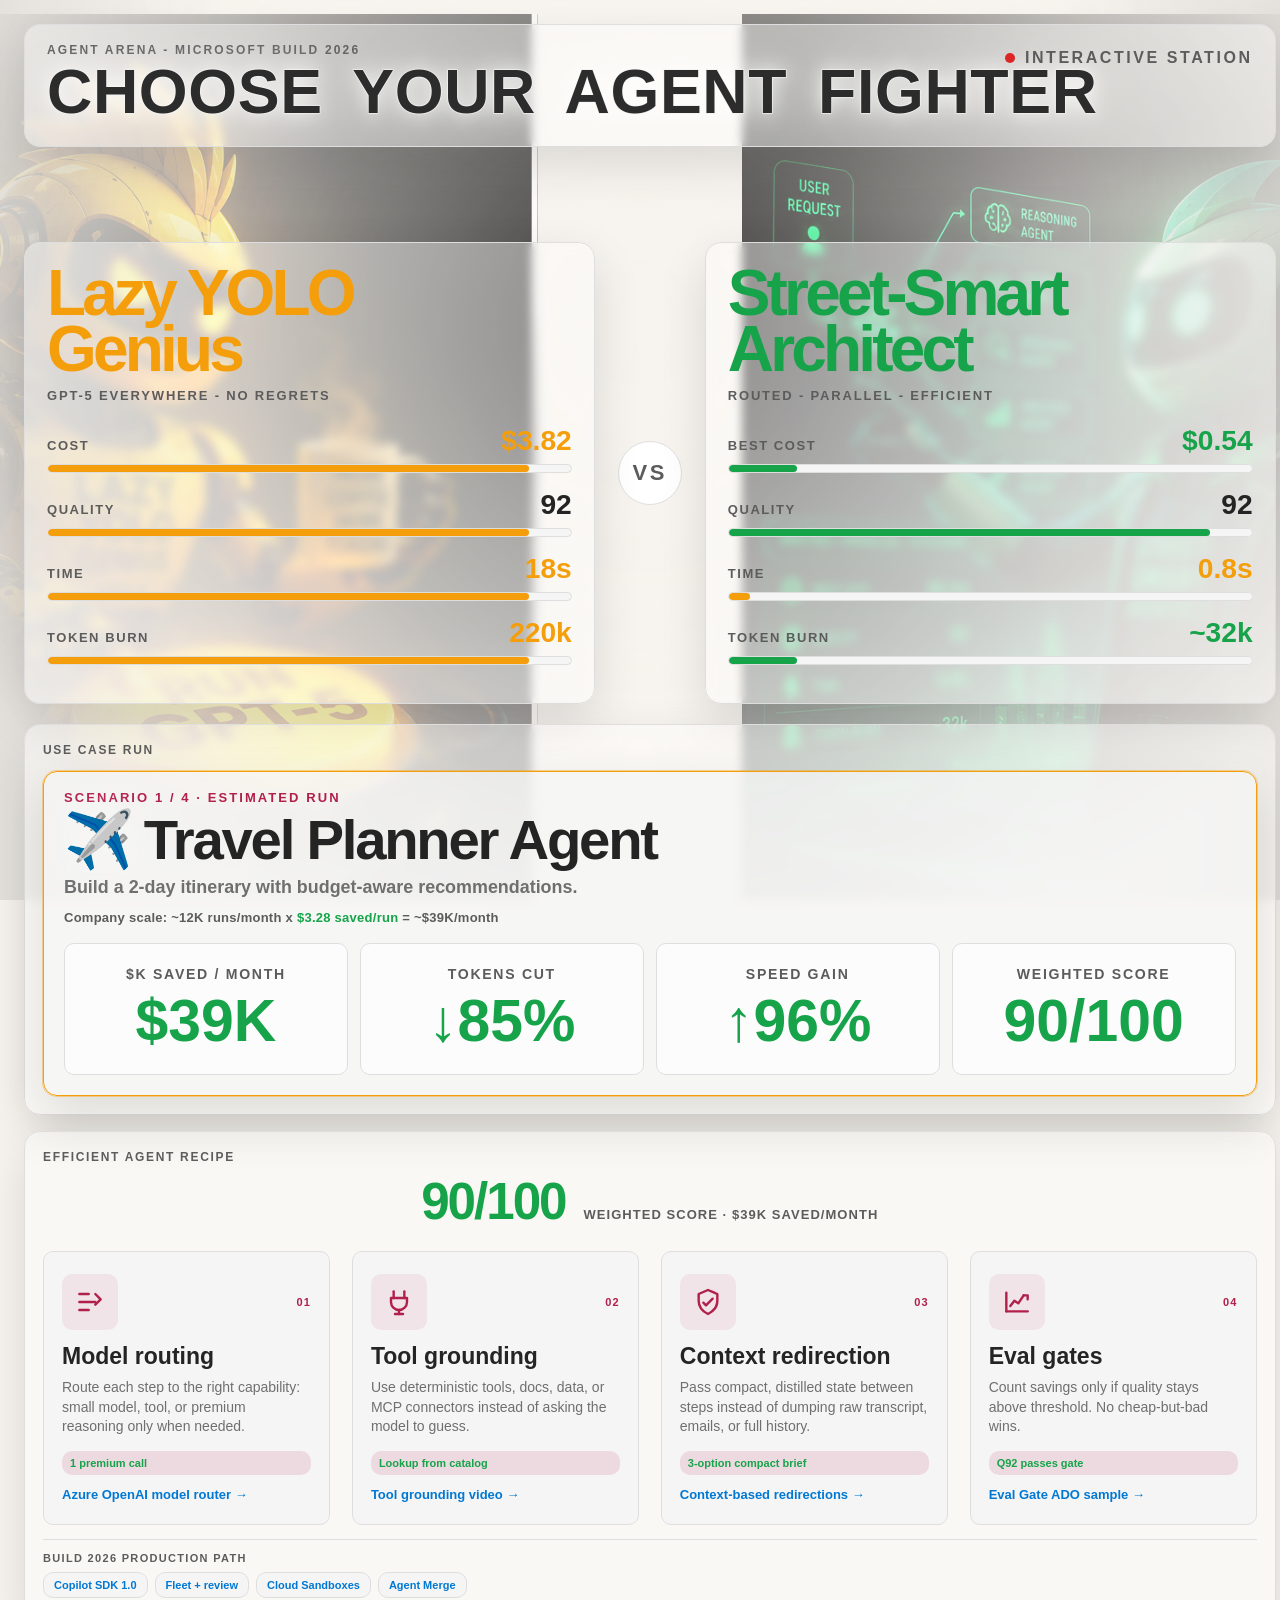
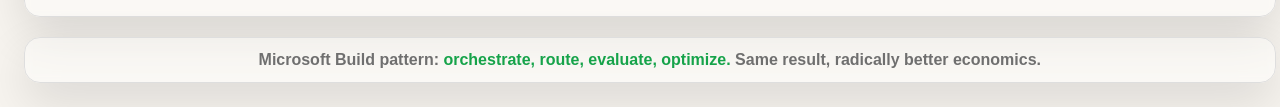
==== app/agent-arena/index.html @ 6c1f23b2 "Publish Agent Arena booth pages Co-authored-by: Copilot <223556219+Copilot@users.noreply.github.com>" ====
<!DOCTYPE html>
<html lang="en">
<head>
<meta charset="UTF-8">
<meta name="viewport" content="width=device-width, initial-scale=1.0">
<title>Agent Arena - Big Screen</title>
<script>
  (() => {
    const param = new URLSearchParams(window.location.search).get("clawpilotTheme");
    const theme =
      param || (window.matchMedia("(prefers-color-scheme: dark)").matches ? "dark" : "light");
    document.documentElement.setAttribute("data-theme", theme);
  })();
</script>
<style>
:root {
  color-scheme: light;
  --cp-bg: #f7f4ef;
  --cp-bg-elevated: #fcfbf8;
  --cp-surface: #ffffff;
  --cp-surface-soft: #f5f5f5;
  --cp-border: #dedede;
  --cp-border-strong: #919191;
  --cp-text: #242424;
  --cp-text-muted: #5c5c5c;
  --cp-text-soft: #6f6f6f;
  --cp-accent: #b11f4b;
  --cp-accent-hover: #9a1a41;
  --cp-accent-soft: rgba(177, 31, 75, 0.08);
  --cp-accent-fg: #ffffff;
  --cp-success: #16a34a;
  --cp-danger: #dc2626;
  --cp-warning: #f59e0b;
  --cp-link: #0078d4;
  --cp-shadow: 0 18px 48px rgba(0, 0, 0, 0.12);
  --cp-overlay: rgba(255, 255, 255, 0.8);
  --cp-panel: rgba(255, 255, 255, 0.86);
  --cp-panel-strong: rgba(255, 255, 255, 0.96);
  --cp-sheen: rgba(255, 255, 255, 0.55);
  --cp-highlight: rgba(177, 31, 75, 0.12);
}
html[data-theme="dark"] {
  color-scheme: dark;
  --cp-bg: #3d3b3a;
  --cp-bg-elevated: #343231;
  --cp-surface: #292929;
  --cp-surface-soft: #2e2e2e;
  --cp-border: #474747;
  --cp-border-strong: #5f5f5f;
  --cp-text: #dedede;
  --cp-text-muted: #919191;
  --cp-text-soft: #b0b0b0;
  --cp-accent: #fd8ea1;
  --cp-accent-hover: #fb7b91;
  --cp-accent-soft: rgba(253, 142, 161, 0.14);
  --cp-accent-fg: #1a1a1a;
  --cp-success: #4ade80;
  --cp-danger: #f87171;
  --cp-warning: #fbbf24;
  --cp-link: #4da6ff;
  --cp-shadow: 0 18px 48px rgba(0, 0, 0, 0.32);
  --cp-overlay: rgba(41, 41, 41, 0.88);
  --cp-panel: rgba(41, 41, 41, 0.72);
  --cp-panel-strong: rgba(41, 41, 41, 0.96);
  --cp-sheen: rgba(255, 255, 255, 0.04);
  --cp-highlight: rgba(253, 142, 161, 0.12);
}

*, *::before, *::after { box-sizing: border-box; }
body {
  margin: 0;
  min-height: 100vh;
  background: var(--cp-bg);
  color: var(--cp-text);
  font-family: "Segoe UI", Aptos, Calibri, -apple-system, BlinkMacSystemFont, sans-serif;
  overflow-x: hidden;
}
button, input { font: inherit; }
.arena-art {
  position: fixed;
  inset: 0;
  z-index: 0;
  pointer-events: none;
  overflow: hidden;
}
.arena-art::after {
  content: "";
  position: absolute;
  inset: 0;
  background:
    linear-gradient(90deg, rgba(0, 0, 0, 0.08), transparent 18%, transparent 82%, rgba(0, 0, 0, 0.08)),
    radial-gradient(circle at 50% 36%, transparent 0, var(--cp-bg) 86%);
}
.arena-art img {
  position: absolute;
  bottom: -4vh;
  width: min(54vw, 880px);
  max-width: none;
  opacity: .78;
  filter: saturate(1.28) contrast(1.18);
}
.arena-art-left {
  left: max(-12vw, -220px);
}
.arena-art-right {
  right: max(-12vw, -220px);
}
.shell {
  position: relative;
  z-index: 1;
  min-height: 100vh;
  padding: 24px;
  display: grid;
  grid-template-rows: auto auto 1fr auto;
  gap: 20px;
  max-width: 1480px;
  margin: 0 auto;
}
.header, .banner, .panel, .fighter, .footer, .facilitator {
  background: color-mix(in srgb, var(--cp-panel) 46%, transparent);
  border: 1px solid var(--cp-border);
  border-radius: 16px;
  box-shadow: var(--cp-shadow);
  -webkit-backdrop-filter: blur(5px) saturate(1.18);
  backdrop-filter: blur(5px) saturate(1.18);
}
.header {
  display: flex;
  align-items: center;
  justify-content: space-between;
  padding: 18px 22px;
}
.eyebrow {
  color: var(--cp-text-muted);
  font-size: 12px;
  font-weight: 700;
  letter-spacing: .18em;
  text-transform: uppercase;
}
h1 {
  margin: 6px 0 0;
  font-size: clamp(34px, 4vw, 64px);
  line-height: .95;
  letter-spacing: -.04em;
}
.station-heading {
  max-width: 1180px;
  color: var(--cp-text-muted);
  font-size: clamp(48px, 5.7vw, 96px);
  line-height: .91;
  letter-spacing: -.055em;
}
.station-heading-line {
  display: block;
}
.station-heading-line + .station-heading-line {
  padding-left: clamp(150px, 17vw, 310px);
}
.station-heading-lower {
  display: inline-block;
  margin-left: clamp(28px, 3.2vw, 58px);
}
.fighter-heading {
  width: min(100%, 1120px);
  max-width: 1120px;
  color: color-mix(in srgb, var(--cp-text) 86%, var(--cp-text-muted));
  font-size: clamp(38px, 4.9vw, 78px);
  -webkit-text-stroke: 1.35px color-mix(in srgb, var(--cp-bg) 88%, var(--cp-text));
  paint-order: stroke fill;
  white-space: nowrap;
  word-spacing: clamp(8px, 1vw, 18px);
  letter-spacing: .01em;
  text-align: center;
  text-shadow:
    0 0 2px rgba(255, 255, 255, 1),
    0 0 18px rgba(255, 255, 255, 0.9),
    0 0 42px rgba(255, 255, 255, 0.7),
    0 0 84px rgba(255, 255, 255, 0.46);
  animation: fighter-title-glow 2.2s ease-in-out infinite;
}
@keyframes fighter-title-glow {
  0%, 100% {
    filter: brightness(1);
    text-shadow:
      0 0 2px rgba(255, 255, 255, 0.95),
      0 0 14px rgba(255, 255, 255, 0.74),
      0 0 34px rgba(255, 255, 255, 0.52),
      0 0 66px rgba(255, 255, 255, 0.34);
  }
  50% {
    filter: brightness(1.15);
    text-shadow:
      0 0 3px rgba(255, 255, 255, 1),
      0 0 24px rgba(255, 255, 255, 1),
      0 0 56px rgba(255, 255, 255, 0.84),
      0 0 110px rgba(255, 255, 255, 0.58);
  }
}
.header > div:first-child {
  min-width: 0;
  flex: 1;
}
.yolo { color: var(--cp-warning); }
.arch { color: var(--cp-success); }
.live {
  display: flex;
  align-items: center;
  align-self: flex-start;
  gap: 10px;
  margin-top: 6px;
  color: var(--cp-text-muted);
  font-weight: 800;
  letter-spacing: .16em;
  text-transform: uppercase;
}
.dot {
  width: 10px;
  height: 10px;
  border-radius: 50%;
  background: var(--cp-danger);
  animation: pulse 1.4s ease-in-out infinite;
}
@keyframes pulse { 0%, 100% { opacity: 1; } 50% { opacity: .25; } }
.mode {
  margin-top: 8px;
  color: var(--cp-text-soft);
  font-size: 13px;
}
.mode strong { color: var(--cp-accent); }
.banner {
  padding: 16px 22px;
  display: flex;
  justify-content: space-between;
  align-items: center;
  gap: 16px;
  border-color: var(--cp-success);
  background: var(--cp-highlight);
  transition: opacity .4s ease, transform .4s ease;
}
.banner.hidden { opacity: 0; transform: translateY(-8px); pointer-events: none; }
.banner-title {
  color: var(--cp-success);
  font-size: 18px;
  font-weight: 900;
  letter-spacing: .06em;
  text-transform: uppercase;
}
.banner-detail { color: var(--cp-text-soft); font-weight: 700; }
.fighters {
  display: grid;
  grid-template-columns: minmax(0, 1fr) 78px minmax(0, 1fr);
  gap: 16px;
  align-items: stretch;
}
.fighter {
  position: relative;
  overflow: hidden;
  padding: 22px;
}
.fighter > * {
  position: relative;
  z-index: 1;
}
.fighter-name {
  margin: 0;
  font-size: clamp(42px, 5vw, 82px);
  line-height: .88;
  letter-spacing: -.06em;
  font-weight: 900;
}
.fighter-tag {
  margin: 10px 0 22px;
  color: var(--cp-text-muted);
  font-size: 13px;
  font-weight: 800;
  letter-spacing: .14em;
  text-transform: uppercase;
}
.stat { margin-bottom: 16px; }
.stat-row {
  display: flex;
  justify-content: space-between;
  align-items: baseline;
  gap: 12px;
  margin-bottom: 7px;
}
.stat-label {
  color: var(--cp-text-muted);
  font-size: 13px;
  font-weight: 800;
  letter-spacing: .12em;
  text-transform: uppercase;
}
.stat-val { font-size: clamp(22px, 2.2vw, 36px); font-weight: 900; }
.bar {
  height: 9px;
  overflow: hidden;
  border-radius: 0.625rem;
  background: var(--cp-surface-soft);
  border: 1px solid var(--cp-border);
}
.bar-fill {
  height: 100%;
  width: 0;
  border-radius: 0.625rem;
  transition: width 1.1s cubic-bezier(.2, .8, .2, 1);
}
.fill-yolo { background: var(--cp-warning); }
.fill-arch { background: var(--cp-success); }
.fill-speed { background: var(--cp-warning); }
.speed-val { color: var(--cp-warning); }
.models { display: flex; flex-wrap: wrap; gap: 7px; margin-top: 10px; }
.stack-card {
  margin-top: 14px;
  padding: 10px;
  border-radius: 0.625rem;
  border: 1px solid var(--cp-border);
  background: var(--cp-surface-soft);
}
.stack-label {
  color: var(--cp-text-muted);
  font-size: 11px;
  font-weight: 900;
  letter-spacing: .12em;
  text-transform: uppercase;
}
.stack-pills {
  display: flex;
  flex-wrap: wrap;
  gap: 6px;
  margin-top: 8px;
}
.chip {
  display: inline-flex;
  align-items: center;
  gap: 6px;
  min-height: 26px;
  padding: 3px 10px;
  border-radius: 0.625rem;
  border: 1px solid var(--cp-border);
  background: var(--cp-surface-soft);
  color: var(--cp-text);
  font-size: 12px;
  font-weight: 800;
}
.chip.yolo-chip { color: var(--cp-warning); }
.chip.arch-chip { color: var(--cp-success); }
.vs {
  display: grid;
  place-items: center;
  color: var(--cp-text-muted);
  font-size: 22px;
  font-weight: 900;
  letter-spacing: .12em;
}
.vs-inner {
  display: grid;
  place-items: center;
  width: 64px;
  height: 64px;
  border-radius: 50%;
  background: var(--cp-surface);
  border: 1px solid var(--cp-border);
}
.bottom {
  display: grid;
  grid-template-columns: 1fr;
  gap: 16px;
}
.panel { padding: 18px; }
.panel-title {
  margin-bottom: 14px;
  color: var(--cp-text-muted);
  font-size: 12px;
  font-weight: 900;
  letter-spacing: .14em;
  text-transform: uppercase;
}
.lb-row {
  display: grid;
  grid-template-columns: 34px minmax(0, 1fr) 76px;
  gap: 10px;
  align-items: center;
  padding: 8px 0;
  border-bottom: 1px solid var(--cp-border);
}
.lb-row:last-child { border-bottom: 0; }
.lb-rank {
  display: grid;
  place-items: center;
  width: 26px;
  height: 26px;
  border-radius: 50%;
  background: var(--cp-surface-soft);
  color: var(--cp-text-muted);
  font-weight: 900;
}
.lb-rank.best { color: var(--cp-warning); }
.lb-name { font-size: 15px; font-weight: 900; overflow: hidden; text-overflow: ellipsis; white-space: nowrap; }
.lb-meta { color: var(--cp-text-muted); font-size: 11px; overflow: hidden; text-overflow: ellipsis; white-space: nowrap; }
.mini-pill {
  display: inline-flex;
  align-items: center;
  min-height: 20px;
  padding: 1px 7px;
  border-radius: 0.625rem;
  border: 1px solid var(--cp-border);
  background: var(--cp-surface-soft);
  color: var(--cp-success);
  font-size: 10px;
  font-weight: 900;
}
.lb-cost, .lb-saving, .lb-quality { font-size: 15px; font-weight: 900; text-align: right; }
.lb-saving { color: var(--cp-success); }
.lb-cost, .lb-quality { display: none; }
.empty {
  padding: 28px 0;
  text-align: center;
  color: var(--cp-text-muted);
}
.usecase-card {
  position: relative;
  overflow: hidden;
  min-height: 210px;
  padding: 18px 20px 20px;
  border-radius: 0.875rem;
  border: 1px solid var(--cp-border);
  background: color-mix(in srgb, var(--cp-surface-soft) 74%, transparent);
  display: grid;
  gap: 16px;
  transition: border-color .35s ease, box-shadow .35s ease, transform .35s ease;
}
.usecase-card.running {
  border-color: var(--cp-warning);
  box-shadow: 0 0 0 1px color-mix(in srgb, var(--cp-warning) 40%, transparent), var(--cp-shadow);
}
.usecase-card.running .usecase-metric {
  animation: metric-soft-pulse 1.8s ease-in-out infinite;
}
.usecase-card.winner {
  border-color: var(--cp-success);
  box-shadow: 0 0 32px color-mix(in srgb, var(--cp-success) 45%, transparent), var(--cp-shadow);
  animation: winner-pop .9s ease;
}
.usecase-card.winner .usecase-metric {
  animation: metric-white-glow 1.35s ease-in-out 2;
}
@keyframes winner-pop {
  0%, 100% { transform: scale(1); }
  35% { transform: scale(1.018); }
}
@keyframes metric-white-glow {
  0%, 100% {
    border-color: var(--cp-border);
    box-shadow: none;
  }
  45% {
    border-color: rgba(255, 255, 255, 0.95);
    box-shadow:
      0 0 0 1px rgba(255, 255, 255, 0.72),
      0 0 28px rgba(255, 255, 255, 0.7),
      inset 0 0 24px rgba(255, 255, 255, 0.16);
  }
}
@keyframes metric-soft-pulse {
  0%, 100% {
    box-shadow: 0 0 0 rgba(255, 255, 255, 0);
  }
  50% {
    border-color: rgba(255, 255, 255, 0.54);
    box-shadow:
      0 0 18px rgba(255, 255, 255, 0.35),
      inset 0 0 14px rgba(255, 255, 255, 0.08);
  }
}
.usecase-copy {
  display: grid;
  grid-template-columns: minmax(0, 1fr) auto;
  gap: 16px;
  align-items: end;
}
.usecase-kicker {
  color: var(--cp-accent);
  font-size: 13px;
  font-weight: 900;
  letter-spacing: .16em;
  text-transform: uppercase;
}
.usecase-title {
  margin-top: 8px;
  font-size: clamp(42px, 4.4vw, 76px);
  line-height: .95;
  font-weight: 900;
  letter-spacing: -.04em;
}
.usecase-emoji {
  display: inline-block;
  margin-right: 12px;
  filter: drop-shadow(0 0 18px rgba(255, 255, 255, 0.45));
}
.usecase-task {
  margin-top: 9px;
  color: var(--cp-text-soft);
  font-size: clamp(16px, 1.4vw, 22px);
  line-height: 1.35;
  font-weight: 700;
}
.usecase-scale {
  margin-top: 10px;
  color: var(--cp-text-muted);
  font-size: clamp(13px, 1vw, 17px);
  line-height: 1.35;
  font-weight: 900;
  letter-spacing: .02em;
}
.usecase-scale strong {
  color: var(--cp-success);
}
.usecase-metrics {
  display: grid;
  grid-template-columns: repeat(4, minmax(0, 1fr));
  gap: 12px;
  margin-top: 0;
}
.usecase-metric {
  min-height: 132px;
  padding: 18px 14px;
  border-radius: 0.625rem;
  border: 1px solid var(--cp-border);
  background: color-mix(in srgb, var(--cp-surface) 68%, transparent);
  display: grid;
  align-content: center;
  justify-items: center;
  text-align: center;
  transition: border-color .25s ease, box-shadow .25s ease, background .25s ease;
}
.usecase-metric-label {
  color: var(--cp-text-muted);
  font-size: clamp(13px, 1.1vw, 18px);
  font-weight: 900;
  letter-spacing: .12em;
  text-transform: uppercase;
}
.usecase-metric-value {
  margin-top: 10px;
  color: var(--cp-success);
  font-size: clamp(46px, 4.6vw, 78px);
  line-height: 1;
  font-weight: 900;
}
.usecase-live {
  display: none;
  margin-top: 12px;
  padding: 9px 10px;
  border-radius: 0.625rem;
  background: var(--cp-highlight);
  color: var(--cp-accent);
  font-size: 12px;
  font-weight: 900;
}
.usecase-live.visible { display: block; }
.recipe-metric {
  margin-top: 14px;
}
.recipe-metrics {
  display: flex;
  align-items: baseline;
  justify-content: center;
  gap: 18px;
  margin-top: 10px;
  text-align: center;
}
.recipe-metrics .recipe-metric {
  margin-top: 0;
}
.recipe-metric-value {
  color: var(--cp-success);
  font-size: clamp(42px, 4vw, 68px);
  line-height: .95;
  font-weight: 900;
  letter-spacing: -.04em;
}
.recipe-metric-note {
  color: var(--cp-text-muted);
  font-size: 13px;
  font-weight: 900;
  letter-spacing: .08em;
  text-transform: uppercase;
}
.build-flow {
  display: grid;
  grid-template-columns: repeat(4, 1fr);
  gap: 22px;
  margin-top: 24px;
  align-items: stretch;
  justify-content: center;
}
.flow-step {
  min-height: 238px;
  padding: 22px 18px;
  border-radius: 0.625rem;
  border: 1px solid var(--cp-border);
  background: var(--cp-surface-soft);
  text-decoration: none;
  color: var(--cp-text);
  display: grid;
  align-content: start;
  transition: transform .2s ease, border-color .2s ease, background .2s ease;
}
.flow-step:hover {
  transform: translateY(-2px);
  border-color: var(--cp-accent);
  background: var(--cp-accent-soft);
}
.flow-head {
  display: flex;
  align-items: center;
  justify-content: space-between;
  gap: 10px;
}
.flow-icon {
  display: grid;
  place-items: center;
  width: 56px;
  height: 56px;
  border-radius: 0.625rem;
  background: var(--cp-accent-soft);
  color: var(--cp-accent);
}
.flow-icon svg {
  width: 32px;
  height: 32px;
  stroke: currentColor;
  stroke-width: 1.8;
  fill: none;
  stroke-linecap: round;
  stroke-linejoin: round;
}
.flow-num {
  color: var(--cp-accent);
  font-size: 11px;
  font-weight: 900;
  letter-spacing: .1em;
}
.flow-title {
  margin-top: 14px;
  color: var(--cp-text);
  font-size: 23px;
  font-weight: 900;
  line-height: 1.05;
}
.flow-copy {
  margin-top: 10px;
  color: var(--cp-text-soft);
  font-size: 14px;
  line-height: 1.42;
}
.flow-impact {
  margin-top: 14px;
  display: inline-flex;
  min-height: 24px;
  align-items: center;
  padding: 2px 8px;
  border-radius: 0.625rem;
  background: var(--cp-highlight);
  color: var(--cp-success);
  font-size: 11px;
  font-weight: 900;
}
.flow-link {
  margin-top: 12px;
  color: var(--cp-link);
  font-size: 13px;
  font-weight: 900;
}
.build-path {
  margin-top: 14px;
  padding-top: 12px;
  border-top: 1px solid var(--cp-border);
}
.build-path-title {
  color: var(--cp-text-muted);
  font-size: 11px;
  font-weight: 900;
  letter-spacing: .12em;
  text-transform: uppercase;
  margin-bottom: 8px;
}
.build-path-links {
  display: flex;
  flex-wrap: wrap;
  gap: 7px;
}
.build-path-link {
  display: inline-flex;
  align-items: center;
  min-height: 26px;
  padding: 3px 10px;
  border-radius: 0.625rem;
  border: 1px solid var(--cp-border);
  background: var(--cp-surface-soft);
  color: var(--cp-link);
  font-size: 11px;
  font-weight: 900;
  text-decoration: none;
}
.build-path-link:hover {
  border-color: var(--cp-accent);
  background: var(--cp-accent-soft);
  color: var(--cp-accent);
}
.flow-arrow {
  display: none;
}
.prompt {
  margin-top: 14px;
  padding: 12px;
  border-radius: 0.625rem;
  background: var(--cp-surface-soft);
  border: 1px solid var(--cp-border);
  color: var(--cp-success);
  font-family: Consolas, "Courier New", Courier, monospace;
  overflow: hidden;
  text-overflow: ellipsis;
  white-space: nowrap;
}
.proof {
  margin-top: 12px;
  display: grid;
  gap: 8px;
}
.proof-mode {
  display: inline-flex;
  width: fit-content;
  min-height: 24px;
  align-items: center;
  padding: 2px 9px;
  border-radius: 0.625rem;
  background: var(--cp-highlight);
  color: var(--cp-accent);
  font-size: 11px;
  font-weight: 900;
  letter-spacing: .08em;
  text-transform: uppercase;
}
.proof-row {
  display: grid;
  grid-template-columns: 1fr auto;
  gap: 10px;
  align-items: center;
  padding: 8px 10px;
  border: 1px solid var(--cp-border);
  border-radius: 0.625rem;
  background: var(--cp-surface-soft);
}
.proof-step {
  color: var(--cp-text);
  font-size: 12px;
  font-weight: 900;
}
.proof-impact {
  margin-top: 2px;
  color: var(--cp-text-muted);
  font-size: 11px;
  overflow: hidden;
  text-overflow: ellipsis;
  white-space: nowrap;
}
.proof-metric {
  color: var(--cp-success);
  font-size: 12px;
  font-weight: 900;
}
.footer {
  padding: 13px 18px;
  text-align: center;
  color: var(--cp-text-soft);
  font-weight: 700;
}
.footer strong { color: var(--cp-success); }
.flash { animation: flash .7s ease; }
@keyframes flash { 0%, 100% { opacity: 1; } 45% { opacity: .35; } }
.facilitator {
  position: fixed;
  right: 16px;
  bottom: 16px;
  width: min(420px, calc(100vw - 32px));
  padding: 14px;
  background: var(--cp-panel-strong);
  display: none;
  z-index: 10;
}
.facilitator.visible { display: block; }
.form-grid {
  display: grid;
  grid-template-columns: 1fr 1fr;
  gap: 8px;
}
.form-grid label { display: grid; gap: 4px; color: var(--cp-text-muted); font-size: 12px; font-weight: 700; }
.form-grid input {
  min-width: 0;
  padding: 8px 10px;
  border-radius: 0.625rem;
  border: 1px solid var(--cp-border);
  background: var(--cp-surface);
  color: var(--cp-text);
}
.actions { display: flex; gap: 8px; margin-top: 10px; }
.actions button {
  border: 1px solid var(--cp-border);
  background: var(--cp-surface-soft);
  color: var(--cp-text);
  border-radius: 0.625rem;
  padding: 8px 10px;
  cursor: pointer;
  font-weight: 800;
}
.actions button.primary {
  background: var(--cp-accent);
  color: var(--cp-accent-fg);
  border-color: var(--cp-accent);
}
@media (max-width: 980px) {
  .arena-art img { width: 78vw; opacity: .46; }
  .arena-art-left { left: -38vw; }
  .arena-art-right { right: -38vw; }
  .shell { padding: 16px; }
  .header, .banner { align-items: flex-start; flex-direction: column; }
  .fighters, .bottom { grid-template-columns: 1fr; }
  .usecase-copy { grid-template-columns: 1fr; }
  .usecase-metrics { grid-template-columns: repeat(2, minmax(0, 1fr)); }
  .vs { display: none; }
  .lb-row { grid-template-columns: 34px minmax(0, 1fr) 82px 82px; }
  .lb-quality { display: none; }
}
</style>
</head>
<body>
<div class="arena-art" aria-hidden="true">
  <img class="arena-art-left" src="assets/lazy-yolo-genius.png" alt="">
  <img class="arena-art-right" src="assets/street-smart-architect.png" alt="">
</div>
<main class="shell">
  <section class="header">
    <div>
      <div class="eyebrow">Agent Arena - Microsoft Build 2026</div>
      <h1 class="station-heading fighter-heading">CHOOSE YOUR AGENT FIGHTER</h1>
      <div class="mode" id="mode"></div>
    </div>
    <div class="live"><span class="dot"></span><span id="live-label">Interactive station</span></div>
  </section>

  <section class="banner hidden" id="banner">
    <div class="banner-title" id="banner-title">New leaderboard record</div>
    <div class="banner-detail" id="banner-detail"></div>
  </section>

  <section class="fighters">
    <article class="fighter fighter-yolo">
      <h2 class="fighter-name yolo">Lazy YOLO<br>Genius</h2>
      <div class="fighter-tag">GPT-5 everywhere - no regrets</div>
      <div class="stat">
        <div class="stat-row"><span class="stat-label">Cost</span><span class="stat-val yolo" id="yolo-cost">$3.82</span></div>
        <div class="bar"><div class="bar-fill fill-yolo" id="yolo-cost-bar" style="width:92%"></div></div>
      </div>
      <div class="stat">
        <div class="stat-row"><span class="stat-label">Quality</span><span class="stat-val" id="yolo-quality">92</span></div>
        <div class="bar"><div class="bar-fill fill-yolo" id="yolo-quality-bar" style="width:92%"></div></div>
      </div>
      <div class="stat">
        <div class="stat-row"><span class="stat-label">Time</span><span class="stat-val speed-val" id="yolo-speed">18s</span></div>
        <div class="bar"><div class="bar-fill fill-speed" id="yolo-speed-bar" style="width:92%"></div></div>
      </div>
      <div class="stat">
        <div class="stat-row"><span class="stat-label">Token burn</span><span class="stat-val yolo" id="yolo-tokens">220k</span></div>
        <div class="bar"><div class="bar-fill fill-yolo" id="yolo-token-bar" style="width:92%"></div></div>
      </div>
    </article>

    <div class="vs"><div class="vs-inner">VS</div></div>

    <article class="fighter fighter-arch">
      <h2 class="fighter-name arch">Street-Smart<br>Architect</h2>
      <div class="fighter-tag">Routed - parallel - efficient</div>
      <div class="stat">
        <div class="stat-row"><span class="stat-label">Best cost</span><span class="stat-val arch" id="arch-cost">--</span></div>
        <div class="bar"><div class="bar-fill fill-arch" id="arch-cost-bar"></div></div>
      </div>
      <div class="stat">
        <div class="stat-row"><span class="stat-label">Quality</span><span class="stat-val" id="arch-quality">--</span></div>
        <div class="bar"><div class="bar-fill fill-arch" id="arch-quality-bar"></div></div>
      </div>
      <div class="stat">
        <div class="stat-row"><span class="stat-label">Time</span><span class="stat-val speed-val" id="arch-speed">waiting</span></div>
        <div class="bar"><div class="bar-fill fill-speed" id="arch-speed-bar"></div></div>
      </div>
      <div class="stat">
        <div class="stat-row"><span class="stat-label">Token burn</span><span class="stat-val arch" id="arch-tokens">waiting</span></div>
        <div class="bar"><div class="bar-fill fill-arch" id="arch-token-bar"></div></div>
      </div>
    </article>
  </section>

  <section class="bottom">
    <article class="panel">
      <div class="panel-title">Use case run</div>
      <div class="usecase-card" id="usecase-card">
        <div class="usecase-copy">
          <div>
            <div class="usecase-kicker" id="usecase-kicker">Scenario simulation</div>
            <div class="usecase-title"><span class="usecase-emoji" id="usecase-emoji">✈️</span><span id="usecase-title">Travel Planner Agent</span></div>
            <div class="usecase-task" id="usecase-task">Build a 2-day itinerary with budget-aware recommendations.</div>
            <div class="usecase-scale" id="usecase-scale">Company scale: ~12K runs/month x $3.28 saved/run = ~$39K/month</div>
          </div>
          <div class="usecase-live" id="usecase-live"></div>
        </div>
        <div class="usecase-metrics">
          <div class="usecase-metric">
            <div class="usecase-metric-label">$K saved / month</div>
            <div class="usecase-metric-value" id="usecase-cost-saving">--</div>
          </div>
          <div class="usecase-metric">
            <div class="usecase-metric-label">Tokens cut</div>
            <div class="usecase-metric-value" id="usecase-token-saving">--</div>
          </div>
          <div class="usecase-metric">
            <div class="usecase-metric-label">Speed gain</div>
            <div class="usecase-metric-value" id="usecase-speed-saving">--</div>
          </div>
          <div class="usecase-metric">
            <div class="usecase-metric-label">Weighted score</div>
            <div class="usecase-metric-value" id="usecase-score">--</div>
          </div>
        </div>
      </div>
    </article>
    <article class="panel">
      <div class="panel-title">Efficient agent recipe</div>
      <div class="recipe-metrics">
          <div class="recipe-metric">
            <div class="recipe-metric-value" id="recipe-saving">--</div>
          </div>
          <div class="recipe-metric-note" id="recipe-note">weighted agent score</div>
      </div>
      <div class="build-flow">
        <a class="flow-step" href="https://learn.microsoft.com/en-us/azure/foundry/openai/concepts/model-router" target="_blank" rel="noopener noreferrer">
          <div class="flow-head">
            <div class="flow-icon">
              <svg viewBox="0 0 24 24" aria-hidden="true">
                <path d="M4 6h7" />
                <path d="M4 12h12" />
                <path d="M4 18h7" />
                <path d="M16 6l4 4-4 4" />
              </svg>
            </div>
            <div class="flow-num">01</div>
          </div>
          <div class="flow-title">Model routing</div>
          <div class="flow-copy">Route each step to the right capability: small model, tool, or premium reasoning only when needed.</div>
          <div class="flow-impact">Cuts premium calls</div>
          <div class="flow-link">Azure OpenAI model router →</div>
        </a>
        <a class="flow-step" href="https://www.bing.com/videos/riverview/relatedvideo?q=TOOL+GROUNDING+Microsoft&amp;mid=741958DE4E12E20791D0741958DE4E12E20791D0&amp;churl=https%3a%2f%2fwww.youtube.com%2fchannel%2fUCBcPPMQmVe5O3on4v5VKrYA&amp;FORM=VIRE" target="_blank" rel="noopener noreferrer">
          <div class="flow-head">
            <div class="flow-icon">
              <svg viewBox="0 0 24 24" aria-hidden="true">
                <path d="M8 4v5" />
                <path d="M16 4v5" />
                <path d="M6 9h12v3a6 6 0 0 1-12 0V9z" />
                <path d="M12 18v3" />
                <path d="M9 21h6" />
              </svg>
            </div>
            <div class="flow-num">02</div>
          </div>
          <div class="flow-title">Tool grounding</div>
          <div class="flow-copy">Use deterministic tools, docs, data, or MCP connectors instead of asking the model to guess.</div>
          <div class="flow-impact">Fewer tokens, better grounding</div>
          <div class="flow-link">Tool grounding video →</div>
        </a>
        <a class="flow-step" href="https://learn.microsoft.com/en-us/windows-365/enterprise/context-based-redirections" target="_blank" rel="noopener noreferrer">
          <div class="flow-head">
            <div class="flow-icon">
              <svg viewBox="0 0 24 24" aria-hidden="true">
                <path d="M12 3l7 3v5c0 5-3 8-7 10-4-2-7-5-7-10V6l7-3z" />
                <path d="M8.5 12.5l2 2 5-5" />
              </svg>
            </div>
            <div class="flow-num">03</div>
          </div>
          <div class="flow-title">Context redirection</div>
          <div class="flow-copy">Pass compact, distilled state between steps instead of dumping raw transcript, emails, or full history.</div>
          <div class="flow-impact">Shrinks token load</div>
          <div class="flow-link">Context-based redirections →</div>
        </a>
        <a class="flow-step" href="https://microsoft.github.io/CopilotStudioSamples/testing/evaluation/EvalGateADO/" target="_blank" rel="noopener noreferrer">
          <div class="flow-head">
            <div class="flow-icon">
              <svg viewBox="0 0 24 24" aria-hidden="true">
                <path d="M4 19V5" />
                <path d="M4 19h16" />
                <path d="M7 15l3-4 3 2 4-6" />
                <path d="M17 7h3v3" />
              </svg>
            </div>
            <div class="flow-num">04</div>
          </div>
          <div class="flow-title">Eval gates</div>
          <div class="flow-copy">Count savings only if quality stays above threshold. No cheap-but-bad wins.</div>
          <div class="flow-impact">Protects quality</div>
          <div class="flow-link">Eval Gate ADO sample →</div>
        </a>
      </div>
      <div class="build-path">
        <div class="build-path-title">Build 2026 production path</div>
        <div class="build-path-links">
          <a class="build-path-link" href="https://build.microsoft.com/en-US/sessions/LIVE151" target="_blank" rel="noopener noreferrer">Copilot SDK 1.0</a>
          <a class="build-path-link" href="https://build.microsoft.com/en-US/sessions/LIVE152" target="_blank" rel="noopener noreferrer">Fleet + review</a>
          <a class="build-path-link" href="https://build.microsoft.com/en-US/sessions/DEM305" target="_blank" rel="noopener noreferrer">Cloud Sandboxes</a>
          <a class="build-path-link" href="https://build.microsoft.com/en-US/sessions/BRK200" target="_blank" rel="noopener noreferrer">Agent Merge</a>
        </div>
      </div>
    </article>
  </section>

  <footer class="footer">Microsoft Build pattern: <strong>orchestrate, route, evaluate, optimize.</strong> Same result, radically better economics.</footer>
</main>

<aside class="facilitator" id="facilitator">
  <div class="panel-title">Facilitator quick add</div>
  <form id="manual-form" class="form-grid">
    <label>Name <input name="name" value="Ayelet" required></label>
    <label>Cost <input name="cost" type="number" min="0" step="0.01" value="0.74" required></label>
    <label>Quality <input name="quality" type="number" min="0" max="100" step="1" value="90" required></label>
    <label>Speed sec <input name="speed" type="number" min="0" step="0.1" value="4.8"></label>
    <label>Workflow <input name="workflow" value="Travel Planner"></label>
    <label style="grid-column:1 / -1">Prompt <input name="prompt" value="parallelize + route models"></label>
  </form>
  <div class="actions">
    <button class="primary" id="add-local" type="button">Add to screen</button>
    <button id="reset-local" type="button">Reset local</button>
    <button id="close-panel" type="button">Close</button>
  </div>
</aside>

<script>
const BASELINE = 3.82;
const POLL_INTERVAL_MS = 5000;
const USE_CASE_INTERVAL_MS = 12500;
const RUN_ANIMATION_MS = 1700;
const params = new URLSearchParams(location.search);
const sameOriginApi = location.protocol.startsWith("http") ? `${location.origin}/api` : "";
const configuredApiUrl =
  params.get("apiUrl") ||
  sameOriginApi ||
  localStorage.getItem("arenaApiUrl") ||
  "";
if (params.get("apiUrl")) localStorage.setItem("arenaApiUrl", params.get("apiUrl"));

const demoEntries = [
  { name: "Ayelet", cost: 0.74, quality: 90, speed: 4.2, workflow: "Travel Planner", prompt: "Foundry Agent Service + MCP Toolbox", time: "demo" },
  { name: "Ran", cost: 0.91, quality: 88, speed: 5.1, workflow: "Travel Planner", prompt: "Foundry Local + Responses API", time: "demo" },
  { name: "Noa", cost: 1.10, quality: 93, speed: 6.0, workflow: "Travel Planner", prompt: "eval gate + tracing", time: "demo" }
];
let lastBestCost = Infinity;
let jsonpCounter = 0;
let state = { entries: [], totalRuns: 0, mode: "empty" };
let currentUseCaseIndex = 0;
let latestLiveEntry = null;
let latestLiveSignature = "";

const prompts = [
  "\"optimize for cost, keep quality above 85\"",
  "\"parallelize the summarization\"",
  "\"use browser tools instead of reasoning\"",
  "\"reduce context passed between agents\"",
  "\"cache repeated subqueries\"",
  "\"use cheaper models where possible\"",
  "\"final reasoning only on premium model\""
];
let promptIndex = 0;

const useCases = [
  {
    id: "travel",
    emoji: "✈️",
    title: "Travel Planner Agent",
    task: "Build a 2-day itinerary with budget-aware recommendations.",
    monthlyRuns: 12000,
    baseline: { cost: 3.82, quality: 92, speed: 18, tokens: 220 },
    architect: { cost: 0.54, quality: 92, speed: 0.8, tokens: 32 },
    prompt: "\"route lookup + ranking, then use premium reasoning only for final itinerary\"",
    trace: [
      { step: "Lookup", impact: "budget-fit candidates from structured data", tokens: 2000, cost: 0.03 },
      { step: "Rank", impact: "lightweight ranking replaces premium reasoning", tokens: 4000, cost: 0.06 },
      { step: "Compose", impact: "premium model used once for final wording", tokens: 24000, cost: 0.42 },
      { step: "Quality gate", impact: "itinerary accepted only if quality >= 85", tokens: 2000, cost: 0.03 }
    ],
    recipe: ["1 premium call", "Lookup from catalog", "3-option compact brief", "Q92 passes gate"]
  },
  {
    id: "support",
    emoji: "🎧",
    title: "Customer Support Agent",
    task: "Answer a customer issue using product docs, ticket history, and account context.",
    monthlyRuns: 35000,
    baseline: { cost: 4.64, quality: 91, speed: 22, tokens: 268 },
    architect: { cost: 0.86, quality: 90, speed: 3.6, tokens: 52 },
    prompt: "\"retrieve only relevant tickets and docs, then draft one grounded answer\"",
    trace: [
      { step: "Retrieve", impact: "top docs and recent tickets only", tokens: 8000, cost: 0.10 },
      { step: "Classify", impact: "small model identifies issue type", tokens: 5000, cost: 0.07 },
      { step: "Draft", impact: "premium model writes customer-safe response", tokens: 34000, cost: 0.64 },
      { step: "Grounding gate", impact: "checks answer against retrieved sources", tokens: 5000, cost: 0.05 }
    ],
    recipe: ["Docs routed first", "Ticket lookup tool", "Relevant context only", "Grounded Q90"]
  },
  {
    id: "brief",
    emoji: "📈",
    title: "Sales Brief Agent",
    task: "Prepare a meeting brief from CRM signals, recent emails, and account notes.",
    monthlyRuns: 18000,
    baseline: { cost: 5.28, quality: 90, speed: 27, tokens: 310 },
    architect: { cost: 1.12, quality: 89, speed: 5.2, tokens: 66 },
    prompt: "\"distill account signals before generating the meeting brief\"",
    trace: [
      { step: "Collect", impact: "CRM and email signals fetched by tools", tokens: 12000, cost: 0.16 },
      { step: "Filter", impact: "small model keeps buying signals only", tokens: 8000, cost: 0.12 },
      { step: "Brief", impact: "premium model creates executive narrative", tokens: 40000, cost: 0.78 },
      { step: "Risk gate", impact: "missing-account-context check", tokens: 6000, cost: 0.06 }
    ],
    recipe: ["Signal routing", "CRM/email tools", "Executive brief context", "Q89 passes gate"]
  },
  {
    id: "meeting",
    emoji: "📝",
    title: "Meeting Follow-up Agent",
    task: "Turn a transcript into summary, decisions, owners, and next actions.",
    monthlyRuns: 22000,
    baseline: { cost: 6.10, quality: 93, speed: 34, tokens: 360 },
    architect: { cost: 1.38, quality: 92, speed: 7.4, tokens: 82 },
    prompt: "\"chunk transcript, extract actions deterministically, then compose final recap\"",
    trace: [
      { step: "Chunk", impact: "transcript split into focused sections", tokens: 18000, cost: 0.22 },
      { step: "Extract", impact: "decisions and owners pulled per chunk", tokens: 18000, cost: 0.28 },
      { step: "Dedupe", impact: "duplicate actions removed before final answer", tokens: 6000, cost: 0.08 },
      { step: "Recap gate", impact: "checks owners and dates are preserved", tokens: 40000, cost: 0.80 }
    ],
    recipe: ["Chunked routing", "Extraction tools", "No raw transcript dump", "Q92 passes gate"]
  }
];

function sanitizeText(value) {
  return String(value ?? "").replace(/[&<>"']/g, (char) => ({
    "&": "&amp;",
    "<": "&lt;",
    ">": "&gt;",
    "\"": "&quot;",
    "'": "&#039;"
  }[char]));
}

function enrichEntry(entry) {
  const cost = Number(entry.cost);
  const quality = Number(entry.quality);
  const saving = Number.isFinite(Number(entry.saving))
    ? Number(entry.saving)
    : Math.round((1 - cost / BASELINE) * 100);
  const tokens = Number.isFinite(Number(entry.tokens))
    ? Number(entry.tokens)
    : Math.max(1, Math.round(cost / BASELINE * 220));
  const speed = Number.isFinite(Number(entry.speed))
    ? Number(entry.speed)
    : Math.max(3.5, Math.round((cost / BASELINE * 18) * 10) / 10);
  return {
    name: sanitizeText(entry.name || "Participant"),
    cost,
    quality,
    saving,
    tokens,
    speed,
    workflow: sanitizeText(entry.workflow || "Travel Planner"),
    prompt: sanitizeText(entry.prompt || prompts[promptIndex]),
    time: sanitizeText(entry.time || "")
  };
}

function bestPerParticipant(entries) {
  const best = new Map();
  entries.map(enrichEntry).filter((entry) =>
    Number.isFinite(entry.cost) && Number.isFinite(entry.quality) && entry.quality >= 80
  ).forEach((entry) => {
    const previous = best.get(entry.name);
    if (!previous || entry.cost < previous.cost) best.set(entry.name, entry);
  });
  return [...best.values()].sort((a, b) => a.cost - b.cost).slice(0, 5);
}

function setMode(text, connected) {
  document.getElementById("mode").innerHTML = "";
  document.getElementById("live-label").textContent = "Interactive station";
}

function render(payload, force = false) {
  const liveChanged = maybeCaptureLiveEntry(payload);
  if (!force && !liveChanged && render.hasRendered) return;
  render.hasRendered = true;
  renderUseCase(useCases[currentUseCaseIndex], latestLiveEntry);
}

function renderUseCase(useCase, liveEntry = null) {
  const result = liveEntry || useCase.architect;
  const score = scoreRun(useCase, result);
  const card = document.getElementById("usecase-card");
  const live = document.getElementById("usecase-live");

  card.classList.remove("winner");
  card.classList.add("running");
  document.getElementById("usecase-kicker").textContent = liveEntry
    ? "Live VS Code run"
    : `Scenario ${currentUseCaseIndex + 1} / ${useCases.length} · estimated run`;
  document.getElementById("usecase-emoji").textContent = useCase.emoji || "⚡";
  document.getElementById("usecase-title").textContent = useCase.title;
  document.getElementById("usecase-task").textContent = useCase.task;
  document.getElementById("usecase-scale").innerHTML =
    `Company scale: ~${formatRuns(useCase.monthlyRuns)} runs/month x ` +
    `<strong>$${score.savedPerRun.toFixed(2)} saved/run</strong> = ~$${Math.round(score.monthlySavedK)}K/month`;
  live.classList.toggle("visible", Boolean(liveEntry));
  live.textContent = liveEntry
    ? `${liveEntry.name || "Participant"} submitted live · $${Number(result.cost).toFixed(2)} · Q${Number(result.quality)}`
    : "";

  animateMetric("yolo-cost", useCase.baseline.cost, (value) => "$" + value.toFixed(2));
  animateMetric("yolo-quality", useCase.baseline.quality, (value) => String(Math.round(value)));
  animateMetric("yolo-speed", useCase.baseline.speed, (value) => value.toFixed(1).replace(/\.0$/, "") + "s");
  animateMetric("yolo-tokens", useCase.baseline.tokens, (value) => Math.round(value) + "k");
  animateMetric("arch-cost", Number(result.cost), (value) => "$" + value.toFixed(2));
  animateMetric("arch-quality", Number(result.quality), (value) => String(Math.round(value)));
  animateMetric("arch-speed", Number(result.speed), (value) => value.toFixed(1).replace(/\.0$/, "") + "s");
  animateMetric("arch-tokens", Number(result.tokens), (value) => "~" + Math.round(value) + "k");

  setBars(useCase.baseline, result);
  animateMetric("usecase-cost-saving", score.monthlySavedK, (value) => "$" + Math.round(value) + "K");
  animateMetric("usecase-token-saving", score.tokenSaving, (value) => "↓" + Math.round(value) + "%");
  animateMetric("usecase-speed-saving", score.speedSaving, (value) => "↑" + Math.round(value) + "%");
  animateMetric("usecase-score", score.weighted, (value) => Math.round(value) + "/100");
  document.getElementById("recipe-saving").textContent = Math.round(score.weighted) + "/100";
  document.getElementById("recipe-note").textContent = `weighted score · $${Math.round(score.monthlySavedK)}K saved/month`;
  updateRecipe(useCase, score);

  window.clearTimeout(renderUseCase.finishTimer);
  renderUseCase.finishTimer = window.setTimeout(() => {
    card.classList.remove("running");
    card.classList.add("winner");
    showBanner({
      name: useCase.title,
      cost: Number(result.cost),
      quality: Number(result.quality),
      saving: Math.round(score.costSaving)
    });
  }, RUN_ANIMATION_MS + 250);
}

function scoreRun(useCase, result) {
  const baseline = useCase.baseline;
  const costSaving = percentSaved(baseline.cost, Number(result.cost));
  const tokenSaving = percentSaved(baseline.tokens, Number(result.tokens));
  const speedSaving = percentSaved(baseline.speed, Number(result.speed));
  const qualityRetained = Math.min(100, Number(result.quality) / baseline.quality * 100);
  const monthlyRuns = Number(useCase.monthlyRuns || 10000);
  const savedPerRun = Math.max(0, baseline.cost - Number(result.cost));
  const monthlySavedK = savedPerRun * monthlyRuns / 1000;
  const weighted = Number(result.quality) < 85
    ? 0
    : Math.round(costSaving * 0.4 + tokenSaving * 0.25 + speedSaving * 0.2 + qualityRetained * 0.15);
  return { costSaving, tokenSaving, speedSaving, qualityRetained, savedPerRun, monthlySavedK, weighted };
}

function formatRuns(value) {
  const runs = Number(value || 0);
  if (runs >= 1000) return Math.round(runs / 1000) + "K";
  return String(Math.round(runs));
}

function percentSaved(baseline, result) {
  if (!Number.isFinite(baseline) || !Number.isFinite(result) || baseline <= 0) return 0;
  return Math.max(0, Math.min(99, (1 - result / baseline) * 100));
}

function animateMetric(id, target, formatter) {
  const el = document.getElementById(id);
  const start = performance.now();
  const numericTarget = Number(target);
  function tick(now) {
    const progress = Math.min(1, (now - start) / RUN_ANIMATION_MS);
    const eased = 1 - Math.pow(1 - progress, 3);
    el.textContent = formatter(numericTarget * eased);
    if (progress < 1) requestAnimationFrame(tick);
    else updateText(id, formatter(numericTarget));
  }
  requestAnimationFrame(tick);
}

function setBars(baseline, result) {
  const visualMax = 92;
  document.getElementById("yolo-cost-bar").style.width = visualMax + "%";
  document.getElementById("yolo-quality-bar").style.width = baseline.quality + "%";
  document.getElementById("yolo-speed-bar").style.width = visualMax + "%";
  document.getElementById("yolo-token-bar").style.width = visualMax + "%";
  document.getElementById("arch-cost-bar").style.width = Math.max(2, Math.round(Number(result.cost) / baseline.cost * visualMax)) + "%";
  document.getElementById("arch-quality-bar").style.width = Math.max(0, Math.min(100, Number(result.quality))) + "%";
  document.getElementById("arch-speed-bar").style.width = Math.max(4, Math.round(Number(result.speed) / baseline.speed * visualMax)) + "%";
  document.getElementById("arch-token-bar").style.width = Math.max(2, Math.round(Number(result.tokens) / baseline.tokens * visualMax)) + "%";
}

function updateRecipe(useCase, score) {
  document.querySelectorAll(".flow-impact").forEach((node, index) => {
    node.textContent = useCase.recipe[index] || node.textContent;
  });
  document.querySelectorAll(".flow-step").forEach((node, index) => {
    node.style.opacity = Number(score.weighted) >= 70 || index < 3 ? "1" : ".72";
  });
}

function maybeCaptureLiveEntry(payload) {
  const entry = payload?.latestEntry;
  if (!entry?.timestamp) return false;
  const timestamp = Date.parse(entry.timestamp);
  if (!Number.isFinite(timestamp) || Date.now() - timestamp > 10 * 60 * 1000) return false;
  const signature = `${entry.timestamp}-${entry.name}-${entry.cost}-${entry.quality}`;
  if (signature === latestLiveSignature) return false;
  latestLiveSignature = signature;
  latestLiveEntry = enrichEntry(entry);
  latestLiveEntry.trace = Array.isArray(entry.trace) ? entry.trace : [];
  return true;
}

function updateText(id, text) {
  const el = document.getElementById(id);
  if (el.textContent !== text) {
    el.textContent = text;
    el.classList.add("flash");
    setTimeout(() => el.classList.remove("flash"), 750);
  }
}

function showBanner(entry) {
  const banner = document.getElementById("banner");
  document.getElementById("banner-title").textContent = "New leaderboard record";
  document.getElementById("banner-detail").textContent =
    `${entry.name} · $${entry.cost.toFixed(2)} · Quality ${entry.quality} · ↓${entry.saving}% cheaper`;
  banner.classList.remove("hidden");
  setTimeout(() => banner.classList.add("hidden"), 8000);
}

async function poll() {
  if (!configuredApiUrl) {
    setMode("", false);
    if (state.entries.length) {
      render(state);
    } else if (state.mode !== "demo") {
      state = { entries: demoEntries, totalRuns: demoEntries.length, mode: "demo" };
      render(state);
    }
    return;
  }

  setMode("", true);
  try {
    const res = await fetch(configuredApiUrl + "?action=leaderboard", { cache: "no-store" });
    const data = await res.json();
    state = { ...data, mode: "live" };
    render(state);
  } catch (error) {
    try {
      const data = await pollJsonp(configuredApiUrl + "?action=leaderboard");
      state = { ...data, mode: "live" };
      render(state);
    } catch (jsonpError) {
      setMode("", false);
      if (!state.entries.length) render({ entries: demoEntries, totalRuns: demoEntries.length });
    }
  }
}

function pollJsonp(url) {
  return new Promise((resolve, reject) => {
    const callbackName = "__arenaJsonp" + jsonpCounter++;
    const script = document.createElement("script");
    const timeout = setTimeout(() => cleanup(reject, new Error("JSONP timeout")), 8000);
    function cleanup(done, value) {
      clearTimeout(timeout);
      delete window[callbackName];
      script.remove();
      done(value);
    }
    window[callbackName] = (data) => cleanup(resolve, data);
    script.onerror = () => cleanup(reject, new Error("JSONP failed"));
    script.src = url + "&callback=" + encodeURIComponent(callbackName);
    document.body.appendChild(script);
  });
}

function addLocal(entry) {
  const enriched = enrichEntry({ ...entry, time: new Date().toLocaleTimeString([], { hour: "2-digit", minute: "2-digit" }) });
  latestLiveEntry = enriched;
  latestLiveEntry.trace = [];
  latestLiveSignature = `manual-${Date.now()}`;
  state.entries = [...(state.entries || []), enriched];
  state.totalRuns = Number(state.totalRuns || 0) + 1;
  state.mode = "manual";
  render(state, true);
}

function applyUrlSubmission() {
  if (!params.get("name")) return;
  addLocal({
    name: params.get("name"),
    cost: Number(params.get("cost")),
    quality: Number(params.get("quality")),
    workflow: params.get("workflow") || "Travel Planner",
    prompt: params.get("prompt") || "manual override"
  });
}

async function submitRemote(entry) {
  const response = await fetch(configuredApiUrl, {
    method: "POST",
    headers: { "Content-Type": "application/json" },
    body: JSON.stringify(entry)
  });
  const result = await response.json();
  if (!result.ok) throw new Error(result.error || "Submit failed");
  await poll();
  return result;
}

document.getElementById("add-local").addEventListener("click", async () => {
  const form = new FormData(document.getElementById("manual-form"));
  const entry = Object.fromEntries(form.entries());
  if (!configuredApiUrl) {
    addLocal(entry);
    return;
  }
  try {
    await submitRemote(entry);
  } catch (error) {
    console.warn("Remote submit failed, adding locally", error);
    addLocal(entry);
  }
});
document.getElementById("reset-local").addEventListener("click", async () => {
  if (configuredApiUrl) {
    try {
    await fetch(configuredApiUrl + "?action=reset", { cache: "no-store" });
    } catch (error) {
      console.warn("Remote reset failed", error);
    }
  }
  lastBestCost = Infinity;
  latestLiveEntry = null;
  latestLiveSignature = "";
  state = { entries: [], totalRuns: 0, mode: "manual" };
  render(state, true);
});
document.getElementById("close-panel").addEventListener("click", () => {
  document.getElementById("facilitator").classList.remove("visible");
});
document.addEventListener("keydown", (event) => {
  if (event.key.toLowerCase() === "p") document.getElementById("facilitator").classList.toggle("visible");
  if (event.key.toLowerCase() === "d") {
    state = { entries: demoEntries, totalRuns: demoEntries.length, mode: "demo" };
    render(state, true);
  }
});

setInterval(() => {
  promptIndex = (promptIndex + 1) % prompts.length;
}, 7000);

setInterval(() => {
  currentUseCaseIndex = (currentUseCaseIndex + 1) % useCases.length;
  latestLiveEntry = null;
  render(state, true);
}, USE_CASE_INTERVAL_MS);

if (params.get("panel") === "1") document.getElementById("facilitator").classList.add("visible");
applyUrlSubmission();
poll();
setInterval(poll, POLL_INTERVAL_MS);
</script>
</body>
</html>
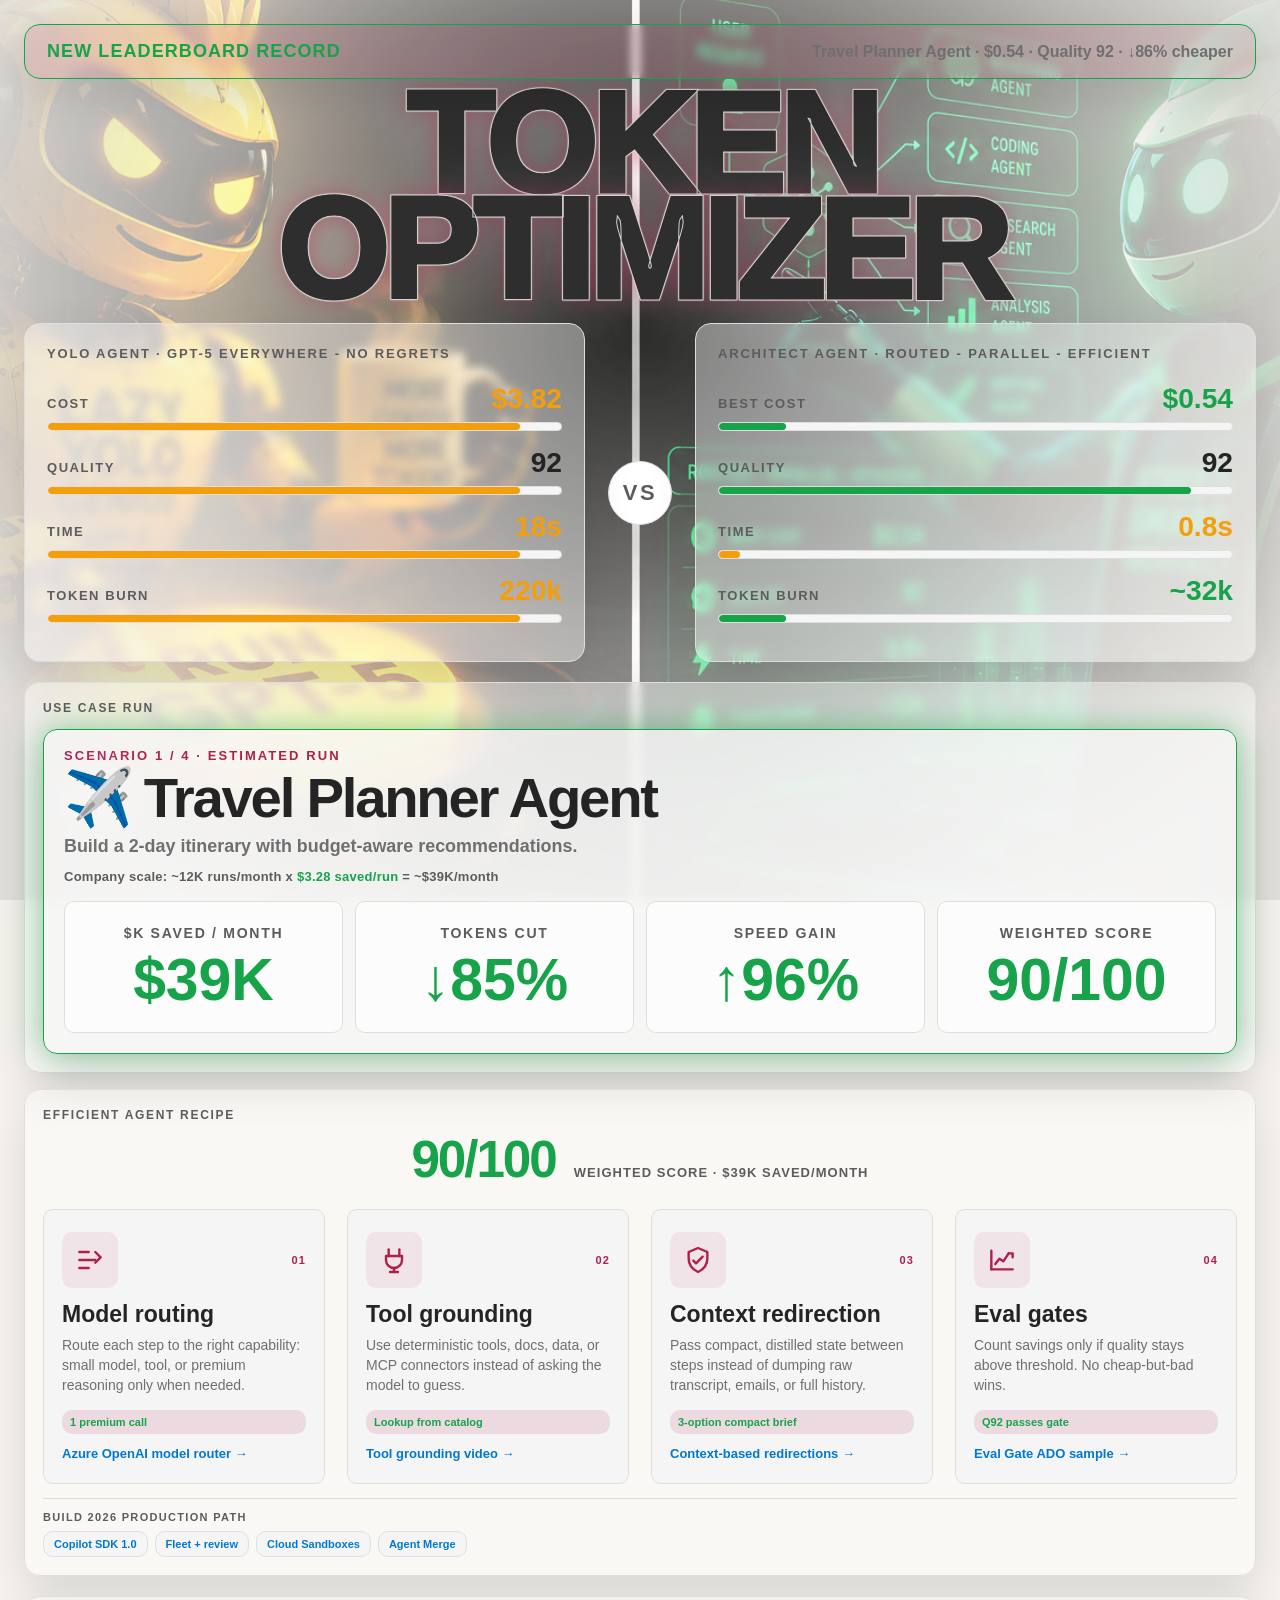
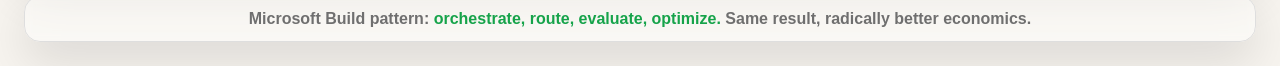
==== commit a91d7b34: "Promote Token Optimizer arena page Co-authored-by: Copilot <223556219+Copilot@users.noreply.github.c" ====
--- a/app/agent-arena/index.html
+++ b/app/agent-arena/index.html
@@ -93,17 +93,17 @@
 }
 .arena-art img {
   position: absolute;
-  bottom: -4vh;
-  width: min(54vw, 880px);
+  bottom: -8vh;
+  width: min(68vw, 1120px);
   max-width: none;
-  opacity: .78;
-  filter: saturate(1.28) contrast(1.18);
+  opacity: .84;
+  filter: saturate(1.3) contrast(1.2);
 }
 .arena-art-left {
-  left: max(-12vw, -220px);
+  left: max(-18vw, -340px);
 }
 .arena-art-right {
-  right: max(-12vw, -220px);
+  right: max(-18vw, -340px);
 }
 .shell {
   position: relative;
@@ -160,54 +160,12 @@
   display: inline-block;
   margin-left: clamp(28px, 3.2vw, 58px);
 }
-.fighter-heading {
-  width: min(100%, 1120px);
-  max-width: 1120px;
-  color: color-mix(in srgb, var(--cp-text) 86%, var(--cp-text-muted));
-  font-size: clamp(38px, 4.9vw, 78px);
-  -webkit-text-stroke: 1.35px color-mix(in srgb, var(--cp-bg) 88%, var(--cp-text));
-  paint-order: stroke fill;
-  white-space: nowrap;
-  word-spacing: clamp(8px, 1vw, 18px);
-  letter-spacing: .01em;
-  text-align: center;
-  text-shadow:
-    0 0 2px rgba(255, 255, 255, 1),
-    0 0 18px rgba(255, 255, 255, 0.9),
-    0 0 42px rgba(255, 255, 255, 0.7),
-    0 0 84px rgba(255, 255, 255, 0.46);
-  animation: fighter-title-glow 2.2s ease-in-out infinite;
-}
-@keyframes fighter-title-glow {
-  0%, 100% {
-    filter: brightness(1);
-    text-shadow:
-      0 0 2px rgba(255, 255, 255, 0.95),
-      0 0 14px rgba(255, 255, 255, 0.74),
-      0 0 34px rgba(255, 255, 255, 0.52),
-      0 0 66px rgba(255, 255, 255, 0.34);
-  }
-  50% {
-    filter: brightness(1.15);
-    text-shadow:
-      0 0 3px rgba(255, 255, 255, 1),
-      0 0 24px rgba(255, 255, 255, 1),
-      0 0 56px rgba(255, 255, 255, 0.84),
-      0 0 110px rgba(255, 255, 255, 0.58);
-  }
-}
-.header > div:first-child {
-  min-width: 0;
-  flex: 1;
-}
 .yolo { color: var(--cp-warning); }
 .arch { color: var(--cp-success); }
 .live {
   display: flex;
   align-items: center;
-  align-self: flex-start;
   gap: 10px;
-  margin-top: 6px;
   color: var(--cp-text-muted);
   font-weight: 800;
   letter-spacing: .16em;
@@ -251,6 +209,34 @@
   grid-template-columns: minmax(0, 1fr) 78px minmax(0, 1fr);
   gap: 16px;
   align-items: stretch;
+}
+.token-optimizer-title {
+  grid-column: 1 / -1;
+  display: grid;
+  place-items: center;
+  min-height: 96px;
+  margin: -8px 0 4px;
+  color: color-mix(in srgb, var(--cp-text) 82%, var(--cp-text-muted));
+  font-size: clamp(88px, 11.2vw, 204px);
+  line-height: .74;
+  font-weight: 950;
+  letter-spacing: -.04em;
+  text-align: center;
+  text-transform: uppercase;
+  -webkit-text-stroke: 1px color-mix(in srgb, var(--cp-bg) 84%, var(--cp-text));
+  text-shadow:
+    0 0 2px rgba(255, 255, 255, .9),
+    0 0 22px color-mix(in srgb, var(--cp-accent) 42%, transparent),
+    0 0 62px rgba(255, 255, 255, .22);
+}
+.token-optimizer-page .fighter-name {
+  display: none;
+}
+.token-optimizer-page .fighter-tag {
+  margin-top: 0;
+}
+.token-optimizer-page .header {
+  display: none;
 }
 .fighter {
   position: relative;
@@ -835,7 +821,7 @@
 }
 </style>
 </head>
-<body>
+<body class="token-optimizer-page">
 <div class="arena-art" aria-hidden="true">
   <img class="arena-art-left" src="assets/lazy-yolo-genius.png" alt="">
   <img class="arena-art-right" src="assets/street-smart-architect.png" alt="">
@@ -844,7 +830,7 @@
   <section class="header">
     <div>
       <div class="eyebrow">Agent Arena - Microsoft Build 2026</div>
-      <h1 class="station-heading fighter-heading">CHOOSE YOUR AGENT FIGHTER</h1>
+      <h1 class="station-heading"><span class="station-heading-line">Smarter agents.<span class="station-heading-lower">Lower cost.</span></span><span class="station-heading-line">Same quality</span></h1>
       <div class="mode" id="mode"></div>
     </div>
     <div class="live"><span class="dot"></span><span id="live-label">Interactive station</span></div>
@@ -856,9 +842,10 @@
   </section>
 
   <section class="fighters">
+    <div class="token-optimizer-title">Token Optimizer</div>
     <article class="fighter fighter-yolo">
       <h2 class="fighter-name yolo">Lazy YOLO<br>Genius</h2>
-      <div class="fighter-tag">GPT-5 everywhere - no regrets</div>
+      <div class="fighter-tag">YOLO Agent · GPT-5 everywhere - no regrets</div>
       <div class="stat">
         <div class="stat-row"><span class="stat-label">Cost</span><span class="stat-val yolo" id="yolo-cost">$3.82</span></div>
         <div class="bar"><div class="bar-fill fill-yolo" id="yolo-cost-bar" style="width:92%"></div></div>
@@ -881,7 +868,7 @@
 
     <article class="fighter fighter-arch">
       <h2 class="fighter-name arch">Street-Smart<br>Architect</h2>
-      <div class="fighter-tag">Routed - parallel - efficient</div>
+      <div class="fighter-tag">Architect Agent · Routed - parallel - efficient</div>
       <div class="stat">
         <div class="stat-row"><span class="stat-label">Best cost</span><span class="stat-val arch" id="arch-cost">--</span></div>
         <div class="bar"><div class="bar-fill fill-arch" id="arch-cost-bar"></div></div>
